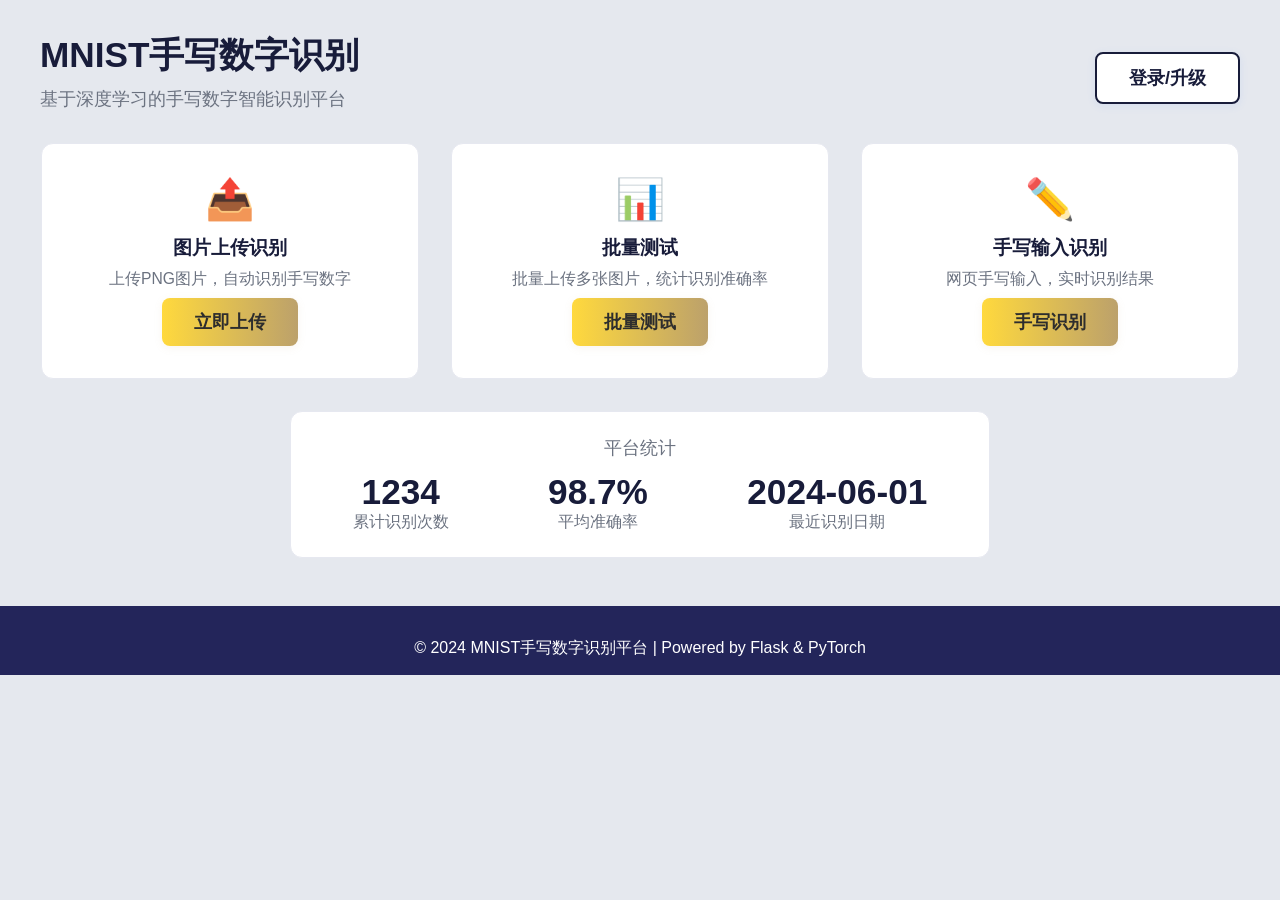
==== templates/index.html @ 2ce20468 "Prepare handwriting recognition app for deployment" ====
<!DOCTYPE html>
<html lang="zh-CN">
<head>
    <meta charset="UTF-8">
    <title>MNIST手写数字识别</title>
    <link rel="stylesheet" href="/static/style.css">
</head>
<body>
    <div class="header">
        <div>
            <div class="header-title">MNIST手写数字识别</div>
            <div class="header-sub">基于深度学习的手写数字智能识别平台</div>
        </div>
        <div>
            <button class="btn-outline">登录/升级</button>
        </div>
    </div>
    <div class="card-group">
        <div class="card-feature">
            <div class="icon">📤</div>
            <div style="font-size:1.2rem;font-weight:600;">图片上传识别</div>
            <div style="color:#6B7280;font-size:0.98rem;margin:8px 0 0 0;">上传PNG图片，自动识别手写数字</div>
            <a href="/upload" class="btn-main">立即上传</a>
        </div>
        <div class="card-feature">
            <div class="icon">📊</div>
            <div style="font-size:1.2rem;font-weight:600;">批量测试</div>
            <div style="color:#6B7280;font-size:0.98rem;margin:8px 0 0 0;">批量上传多张图片，统计识别准确率</div>
            <a href="/batch" class="btn-main">批量测试</a>
        </div>
        <div class="card-feature">
            <div class="icon">✏️</div>
            <div style="font-size:1.2rem;font-weight:600;">手写输入识别</div>
            <div style="color:#6B7280;font-size:0.98rem;margin:8px 0 0 0;">网页手写输入，实时识别结果</div>
            <a href="/draw" class="btn-main">手写识别</a>
        </div>
    </div>
    <div class="card" style="max-width:700px;text-align:center;">
        <div style="font-size:1.1rem;color:#6B7280;margin-bottom:12px;">平台统计</div>
        <div style="display:flex;justify-content:space-around;align-items:center;gap:24px;">
            <div>
                <div style="font-size:2.2rem;font-weight:700;">1234</div>
                <div style="color:#6B7280;">累计识别次数</div>
            </div>
            <div>
                <div style="font-size:2.2rem;font-weight:700;">98.7%</div>
                <div style="color:#6B7280;">平均准确率</div>
            </div>
            <div>
                <div style="font-size:2.2rem;font-weight:700;">2024-06-01</div>
                <div style="color:#6B7280;">最近识别日期</div>
            </div>
        </div>
    </div>
    <div class="footer">
        &copy; 2024 MNIST手写数字识别平台 | Powered by Flask &amp; PyTorch
    </div>
</body>
</html>
---- static/style.css ----
:root {
  --main-bg: rgb(229,232,238);
  --main-blue: #23255A;
  --main-blue-hover: #4F5DFF;
  --main-dark: #181C3A;
  --main-purple: #6C63FF;
  --main-gray: #6B7280;
  --card-bg: #fff;
  --footer-bg: #23255A;
  --border-radius: 12px;
  --border-color: #E6E8F0;
}
body {
  background: var(--main-bg);
  color: var(--main-dark);
  font-family: 'Inter', 'Segoe UI', Arial, sans-serif;
  margin: 0;
  padding: 0;
}
.header {
  width: 100%;
  max-width: 1200px;
  margin: 0 auto 32px auto;
  padding: 32px 0 0 0;
  display: flex;
  align-items: center;
  justify-content: space-between;
}
.header-title {
  font-size: 2.2rem;
  font-weight: 700;
  color: var(--main-dark);
  margin-bottom: 8px;
}
.header-sub {
  font-size: 1.1rem;
  color: var(--main-gray);
}
.card {
  background: var(--card-bg);
  border-radius: var(--border-radius);
  padding: 32px 24px;
  margin: 24px auto;
  max-width: 480px;
  border: 1.5px solid var(--border-color);
  box-sizing: border-box;
  box-shadow: none;
}
.card-group {
  display: flex;
  gap: 32px;
  justify-content: center;
  margin-bottom: 32px;
}
.card-feature {
  flex: 1;
  min-width: 220px;
  max-width: 340px;
  text-align: center;
  background: var(--card-bg);
  border-radius: var(--border-radius);
  border: 1.5px solid var(--border-color);
  padding: 32px 18px 24px 18px;
  box-shadow: none;
}
.card-feature .icon {
  font-size: 2.5rem;
  color: var(--main-blue);
  margin-bottom: 12px;
}
.btn-main {
  background: rgb(35,37,90);
  color: #fff;
  border-radius: 12px;
  border: none;
  padding: 12px 32px;
  font-weight: 600;
  font-size: 18px;
  transition: background 0.2s;
  margin-top: 18px;
  cursor: pointer;
  box-shadow: none;
}
.btn-main:hover {
  background: rgb(63,77,255); /* 可选：hover时略浅蓝 */
}
.btn-outline {
  background: #fff;
  color: var(--main-dark);
  border: 2px solid var(--main-dark);
  border-radius: 8px;
  padding: 12px 32px;
  font-weight: 600;
  font-size: 18px;
  transition: background 0.2s, color 0.2s;
  cursor: pointer;
}
.btn-outline:hover {
  background: var(--main-blue);
  color: #fff;
  border-color: var(--main-blue);
}
input[type="file"], input[type="text"] {
  border: 1.5px solid #E5E7EB;
  border-radius: 8px;
  padding: 10px 16px;
  font-size: 16px;
  background: #fff;
  margin-bottom: 16px;
}
input[type="file"] {
  padding: 8px 0;
}
.table {
  width: 100%;
  border-collapse: collapse;
  margin: 18px 0 0 0;
  background: #fff;
}
.table th, .table td {
  border-bottom: 1px solid #E5E7EB;
  padding: 12px 8px;
  text-align: center;
  font-size: 16px;
}
.table th {
  background: #F5F7FA;
  color: var(--main-dark);
  font-weight: 600;
}
.table tr:last-child td {
  border-bottom: none;
}
.progress-bar {
  width: 100%;
  height: 12px;
  background: #E5E7EB;
  border-radius: 8px;
  overflow: hidden;
  margin: 8px 0;
}
.progress-bar-inner {
  height: 100%;
  background: var(--main-blue);
  border-radius: 8px;
  transition: width 0.5s;
}
.footer {
  background: var(--footer-bg);
  color: #fff;
  padding: 32px 0 16px 0;
  text-align: center;
  font-size: 1rem;
  margin-top: 48px;
}
h1, h2, h3 {
  color: var(--main-dark);
  font-weight: 700;
}
p, .desc, .header-sub {
  color: var(--main-gray);
}
a {
  color: var(--main-blue);
  text-decoration: none;
}
a:hover {
  color: var(--main-purple);
}
@media (max-width: 900px) {
  .card-group { flex-direction: column; gap: 18px; }
  .header { flex-direction: column; align-items: flex-start; gap: 12px; }
}
@media (max-width: 600px) {
  .card, .card-feature { max-width: 98vw; }
  .header { padding: 18px 0 0 0; }
}

.app-layout {
    display: flex;
    min-height: 100vh;
}
/* 左侧导航栏 */
.sidebar {
    width: 80px;
    background: #2D2D2D;
    display: flex;
    flex-direction: column;
    align-items: center;
    padding: 32px 0 0 0;
    border-radius: 0 32px 32px 0;
    box-shadow: 2px 0 16px rgba(0,0,0,0.04);
    z-index: 10;
}
.nav-btn {
    width: 48px;
    height: 48px;
    margin: 18px 0;
    border-radius: 50%;
    background: #3A3A3A;
    display: flex;
    align-items: center;
    justify-content: center;
    color: #fff;
    font-size: 24px;
    transition: background 0.2s, box-shadow 0.2s, transform 0.2s;
    cursor: pointer;
    box-shadow: 0 2px 8px rgba(0,0,0,0.06);
}
.nav-btn.active, .nav-btn:hover {
    background: #FFD93D;
    color: #2D2D2D;
    box-shadow: 0 4px 20px rgba(255,217,61,0.18);
    transform: translateY(-2px) scale(1.06);
}

/* 主内容区 */
.main-content {
    flex: 1;
    padding: 32px 0 0 0;
    display: flex;
    flex-direction: column;
    align-items: center;
}
.content-wrapper {
    width: 100%;
    max-width: 1200px;
    padding: 24px 32px;
    box-sizing: border-box;
}

/* 卡片样式 */
.card {
    background: var(--card-bg);
    border-radius: var(--border-radius);
    padding: 24px;
    margin-bottom: 24px;
    transition: box-shadow 0.2s, transform 0.2s;
    box-shadow: none;
}
.card:hover {
    box-shadow: 0 8px 32px rgba(0,0,0,0.12);
    transform: translateY(-4px);
}
.card-dark {
    background: #3A3A3A;
    color: #fff;
}

/* 按钮 */
.btn-main, .btn {
    background: linear-gradient(90deg, #FFD93D, #BCA16B);
    color: #2D2D2D;
    border-radius: 8px;
    padding: 12px 32px;
    font-weight: 600;
    border: none;
    font-size: 18px;
    margin: 8px 0;
    box-shadow: 0 2px 8px rgba(188,161,107,0.10);
    transition: transform 0.1s, box-shadow 0.2s;
    cursor: pointer;
    display: inline-block;
    text-decoration: none;
}
.btn-main:active, .btn:active {
    transform: scale(0.98);
}
.btn-secondary {
    background: #fff;
    color: #3A3A3A;
    border: 1.5px solid #E0E0E0;
    border-radius: 8px;
    padding: 12px 32px;
    font-weight: 500;
    margin: 8px 0;
    transition: box-shadow 0.2s;
}

/* 进度条 */
.progress-bar {
    width: 100%;
    height: 14px;
    background: #E0E0E0;
    border-radius: 8px;
    overflow: hidden;
    margin: 8px 0;
}
.progress-bar-inner {
    height: 100%;
    background: linear-gradient(90deg, #FFD93D, #BCA16B);
    border-radius: 8px;
    transition: width 0.5s;
}

/* 环形进度条（SVG） */
.ring {
    width: 80px;
    height: 80px;
    display: inline-block;
    margin: 0 8px;
}
.ring-text {
    font-size: 20px;
    font-weight: 700;
    fill: #222;
    text-anchor: middle;
    dominant-baseline: middle;
}

/* 日历卡片 */
.calendar-card {
    background: #3A3A3A;
    color: #fff;
    border-radius: 16px;
    padding: 24px;
    box-shadow: 0 4px 20px rgba(0,0,0,0.10);
}
.calendar-day.current {
    background: #FFD93D;
    color: #2D2D2D;
    border-radius: 50%;
}
.calendar-day.used {
    background: #BCA16B;
    color: #fff;
    border-radius: 50%;
}

/* 其他辅助样式 */
.header-actions {
    display: flex;
    align-items: center;
    gap: 16px;
}
input[type="text"], input[type="search"] {
    border-radius: 8px;
    border: 1.5px solid #E0E0E0;
    padding: 8px 16px;
    font-size: 16px;
    background: #fff;
    margin-right: 8px;
}

/* 响应式 */
@media (max-width: 900px) {
    .content-wrapper { padding: 16px 4px; }
    .main-content { padding: 16px 0 0 0; }
}
@media (max-width: 600px) {
    .app-layout { flex-direction: column; }
    .sidebar { flex-direction: row; width: 100vw; height: 64px; border-radius: 0 0 24px 24px; }
    .nav-btn { margin: 0 12px; }
    .main-content { padding: 0; }
}

.container {
    max-width: 520px;
    margin: 48px auto 0 auto;
    background: #fff;
    border-radius: 20px;
    box-shadow: 0 8px 32px rgba(60, 80, 180, 0.10), 0 1.5px 4px rgba(60,80,180,0.06);
    padding: 40px 32px 32px 32px;
    text-align: center;
}
h1, h2 {
    color: #3a3a3a;
    font-weight: 600;
    letter-spacing: 1px;
    margin-bottom: 18px;
}
nav {
    margin: 28px 0 24px 0;
}
nav a {
    margin: 0 18px;
    color: #4f8cff;
    text-decoration: none;
    font-size: 20px;
    font-weight: 500;
    padding: 6px 18px;
    border-radius: 16px;
    transition: background 0.2s, color 0.2s;
}
nav a:hover {
    background: linear-gradient(90deg, #e0e7ff 0%, #c7d2fe 100%);
    color: #2b5fc7;
}
input[type="file"] {
    margin: 20px 0 16px 0;
    font-size: 16px;
    border-radius: 12px;
    border: 1px solid #e0e0e0;
    padding: 8px 12px;
    background: #f7faff;
}
button, .btn {
    background: linear-gradient(90deg, #4f8cff 0%, #6a82fb 100%);
    color: #fff;
    border: none;
    border-radius: 16px;
    padding: 10px 32px;
    font-size: 18px;
    font-weight: 500;
    cursor: pointer;
    margin-top: 12px;
    box-shadow: 0 2px 8px rgba(79,140,255,0.10);
    transition: background 0.2s, box-shadow 0.2s;
    display: inline-block;
    text-decoration: none;
}
button:hover, .btn:hover {
    background: linear-gradient(90deg, #6a82fb 0%, #4f8cff 100%);
    box-shadow: 0 4px 16px rgba(79,140,255,0.18);
}
table {
    width: 100%;
    border-collapse: collapse;
    margin: 28px 0 12px 0;
    background: #f7faff;
    border-radius: 16px;
    overflow: hidden;
    box-shadow: 0 2px 8px rgba(60,80,180,0.06);
}
table, th, td {
    border: none;
}
th, td {
    padding: 12px 8px;
    text-align: center;
    font-size: 16px;
}
th {
    background: #e0e7ff;
    color: #3a3a3a;
    font-weight: 600;
}
.flash {
    color: #d8000c;
    margin: 14px 0;
    list-style: none;
    padding: 0;
    font-size: 16px;
}
a {
    color: #4f8cff;
    text-decoration: none;
    transition: color 0.2s;
}
a:hover {
    color: #2b5fc7;
    text-decoration: underline;
}
#canvas {
    margin: 18px 0 12px 0;
    background: #f7faff;
    border-radius: 18px;
    box-shadow: 0 2px 8px rgba(60,80,180,0.08);
    border: 2px solid #e0e7ff;
}
.result {
    margin-top: 18px;
    font-size: 22px;
    color: #4f8cff;
    font-weight: 600;
}
.result-card {
    display: flex;
    align-items: center;
    justify-content: center;
    gap: 24px;
    margin: 24px 0 18px 0;
}
.result-img {
    width: 80px;
    height: 80px;
    object-fit: contain;
    border-radius: 12px;
    background: #f7faff;
    border: 1.5px solid #e0e7ff;
    box-shadow: 0 1px 4px rgba(60,80,180,0.08);
}
.result-info {
    text-align: left;
}
.result-actions {
    margin-top: 18px;
}
.thumb {
    width: 48px;
    height: 48px;
    object-fit: contain;
    border-radius: 8px;
    background: #f7faff;
    border: 1px solid #e0e7ff;
}
.acc-info {
    font-size: 18px;
    color: #4f8cff;
    font-weight: 600;
    margin-top: 10px;
}
.desc {
    color: #666;
    font-size: 16px;
    margin-bottom: 18px;
}
.feature-card, .guide-card, .example-card {
    background: #f7faff;
    border-radius: 14px;
    padding: 18px 16px;
    margin: 18px 0 0 0;
    box-shadow: 0 1px 4px rgba(60,80,180,0.06);
    text-align: left;
}
.feature-list {
    margin: 0 0 0 18px;
    padding: 0;
}
.example-img {
    width: 48px;
    height: 48px;
    object-fit: contain;
    margin: 0 8px 0 0;
    border-radius: 8px;
    border: 1px solid #e0e7ff;
    background: #fff;
}
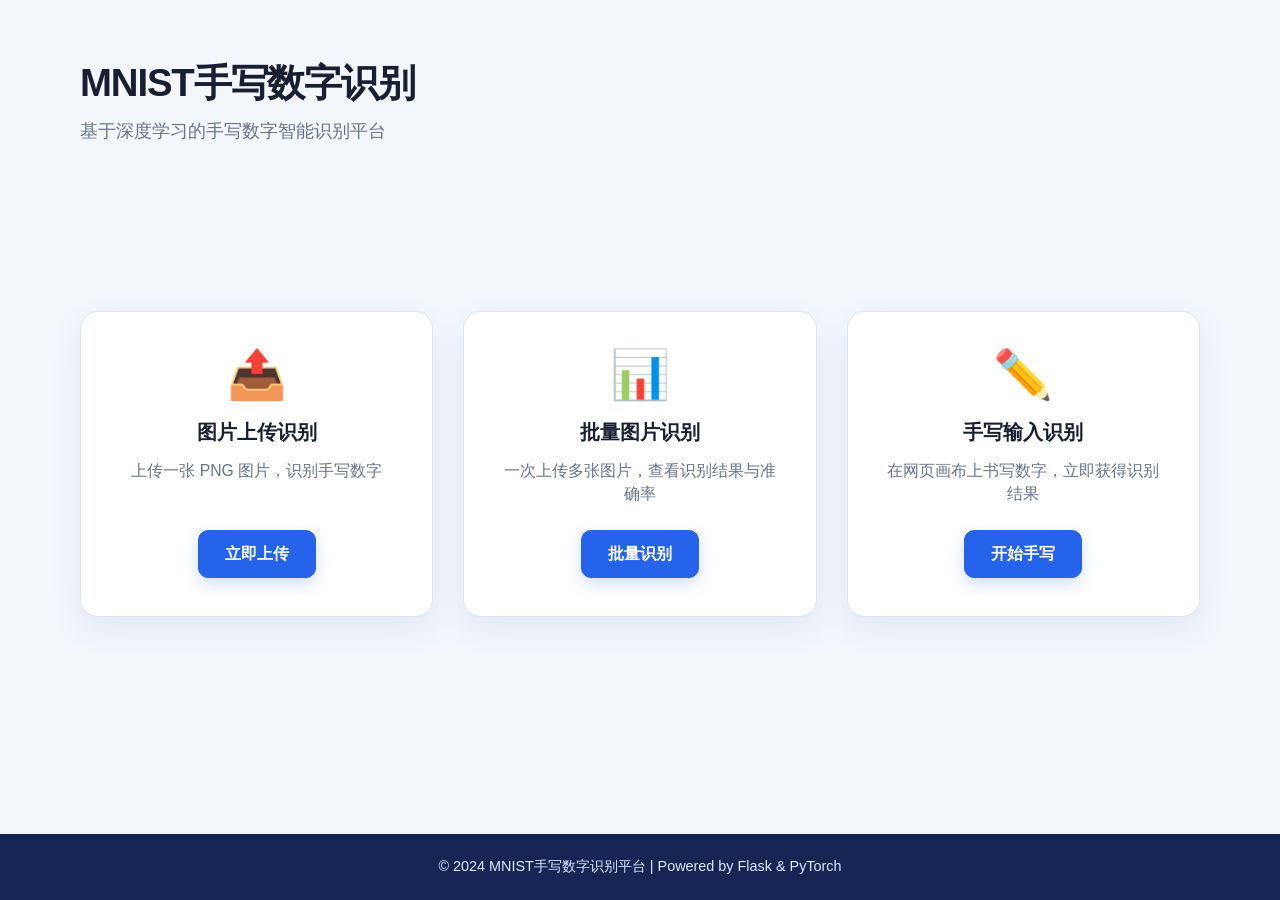
==== commit ef4adeec: "Improve responsive layout and button styling" ====
--- a/templates/index.html
+++ b/templates/index.html
@@ -2,58 +2,43 @@
 <html lang="zh-CN">
 <head>
     <meta charset="UTF-8">
+    <meta name="viewport" content="width=device-width, initial-scale=1">
     <title>MNIST手写数字识别</title>
     <link rel="stylesheet" href="/static/style.css">
 </head>
 <body>
-    <div class="header">
+    <header class="header">
         <div>
             <div class="header-title">MNIST手写数字识别</div>
             <div class="header-sub">基于深度学习的手写数字智能识别平台</div>
         </div>
-        <div>
-            <button class="btn-outline">登录/升级</button>
-        </div>
-    </div>
-    <div class="card-group">
-        <div class="card-feature">
-            <div class="icon">📤</div>
-            <div style="font-size:1.2rem;font-weight:600;">图片上传识别</div>
-            <div style="color:#6B7280;font-size:0.98rem;margin:8px 0 0 0;">上传PNG图片，自动识别手写数字</div>
-            <a href="/upload" class="btn-main">立即上传</a>
-        </div>
-        <div class="card-feature">
-            <div class="icon">📊</div>
-            <div style="font-size:1.2rem;font-weight:600;">批量测试</div>
-            <div style="color:#6B7280;font-size:0.98rem;margin:8px 0 0 0;">批量上传多张图片，统计识别准确率</div>
-            <a href="/batch" class="btn-main">批量测试</a>
-        </div>
-        <div class="card-feature">
-            <div class="icon">✏️</div>
-            <div style="font-size:1.2rem;font-weight:600;">手写输入识别</div>
-            <div style="color:#6B7280;font-size:0.98rem;margin:8px 0 0 0;">网页手写输入，实时识别结果</div>
-            <a href="/draw" class="btn-main">手写识别</a>
-        </div>
-    </div>
-    <div class="card" style="max-width:700px;text-align:center;">
-        <div style="font-size:1.1rem;color:#6B7280;margin-bottom:12px;">平台统计</div>
-        <div style="display:flex;justify-content:space-around;align-items:center;gap:24px;">
-            <div>
-                <div style="font-size:2.2rem;font-weight:700;">1234</div>
-                <div style="color:#6B7280;">累计识别次数</div>
-            </div>
-            <div>
-                <div style="font-size:2.2rem;font-weight:700;">98.7%</div>
-                <div style="color:#6B7280;">平均准确率</div>
-            </div>
-            <div>
-                <div style="font-size:2.2rem;font-weight:700;">2024-06-01</div>
-                <div style="color:#6B7280;">最近识别日期</div>
-            </div>
-        </div>
-    </div>
-    <div class="footer">
+    </header>
+
+    <main class="home-main">
+        <section class="card-group" aria-label="识别功能">
+            <article class="card-feature">
+                <div class="icon" aria-hidden="true">📤</div>
+                <h2>图片上传识别</h2>
+                <p>上传一张 PNG 图片，识别手写数字</p>
+                <a href="/upload" class="btn-main">立即上传</a>
+            </article>
+            <article class="card-feature">
+                <div class="icon" aria-hidden="true">📊</div>
+                <h2>批量图片识别</h2>
+                <p>一次上传多张图片，查看识别结果与准确率</p>
+                <a href="/batch" class="btn-main">批量识别</a>
+            </article>
+            <article class="card-feature">
+                <div class="icon" aria-hidden="true">✏️</div>
+                <h2>手写输入识别</h2>
+                <p>在网页画布上书写数字，立即获得识别结果</p>
+                <a href="/draw" class="btn-main">开始手写</a>
+            </article>
+        </section>
+    </main>
+
+    <footer class="footer">
         &copy; 2024 MNIST手写数字识别平台 | Powered by Flask &amp; PyTorch
-    </div>
+    </footer>
 </body>
-</html> +</html>
--- a/static/style.css
+++ b/static/style.css
@@ -1,528 +1,371 @@
 :root {
-  --main-bg: rgb(229,232,238);
-  --main-blue: #23255A;
-  --main-blue-hover: #4F5DFF;
-  --main-dark: #181C3A;
-  --main-purple: #6C63FF;
-  --main-gray: #6B7280;
-  --card-bg: #fff;
-  --footer-bg: #23255A;
-  --border-radius: 12px;
-  --border-color: #E6E8F0;
-}
+  --page-bg: #f3f6fb;
+  --surface: #ffffff;
+  --primary: #2563eb;
+  --primary-hover: #1d4ed8;
+  --primary-active: #1e40af;
+  --text: #172033;
+  --muted: #64748b;
+  --border: #dbe4f0;
+  --danger: #b91c1c;
+  --radius: 18px;
+  --shadow: 0 12px 32px rgba(30, 64, 175, 0.08);
+}
+
+* {
+  box-sizing: border-box;
+}
+
+html {
+  min-height: 100%;
+}
+
 body {
-  background: var(--main-bg);
-  color: var(--main-dark);
-  font-family: 'Inter', 'Segoe UI', Arial, sans-serif;
+  min-height: 100vh;
   margin: 0;
+  display: flex;
+  flex-direction: column;
+  background: var(--page-bg);
+  color: var(--text);
+  font-family: Inter, "Segoe UI", "Microsoft YaHei", Arial, sans-serif;
+  line-height: 1.5;
+}
+
+.header {
+  width: min(1120px, calc(100% - 40px));
+  margin: 0 auto;
+  padding: clamp(28px, 6vh, 72px) 0 24px;
+  display: flex;
+  align-items: center;
+  justify-content: space-between;
+  gap: 24px;
+}
+
+.header-title {
+  margin-bottom: 6px;
+  color: var(--text);
+  font-size: clamp(1.75rem, 3vw, 2.5rem);
+  font-weight: 750;
+  letter-spacing: -0.03em;
+}
+
+.header-sub {
+  color: var(--muted);
+  font-size: clamp(0.95rem, 1.5vw, 1.1rem);
+}
+
+.home-main {
+  width: min(1120px, calc(100% - 40px));
+  margin: 0 auto;
+  flex: 1;
+  display: flex;
+  align-items: center;
+  padding: 16px 0 clamp(48px, 10vh, 112px);
+}
+
+.card-group {
+  width: 100%;
+  display: grid;
+  grid-template-columns: repeat(3, minmax(0, 1fr));
+  gap: clamp(18px, 2.5vw, 30px);
+}
+
+.card-feature {
+  min-height: 300px;
+  padding: clamp(28px, 3vw, 42px) clamp(22px, 2.5vw, 34px);
+  display: flex;
+  flex-direction: column;
+  align-items: center;
+  text-align: center;
+  background: var(--surface);
+  border: 1px solid var(--border);
+  border-radius: var(--radius);
+  box-shadow: var(--shadow);
+  transition: transform 180ms ease, box-shadow 180ms ease, border-color 180ms ease;
+}
+
+.card-feature:hover {
+  transform: translateY(-4px);
+  border-color: #b8cdf7;
+  box-shadow: 0 18px 42px rgba(30, 64, 175, 0.13);
+}
+
+.card-feature .icon {
+  margin-bottom: 18px;
+  font-size: 3rem;
+  line-height: 1;
+}
+
+.card-feature h2 {
+  margin: 0;
+  color: var(--text);
+  font-size: 1.25rem;
+  font-weight: 700;
+}
+
+.card-feature p {
+  margin: 12px 0 24px;
+  color: var(--muted);
+  font-size: 0.98rem;
+}
+
+.card-feature .btn-main {
+  margin-top: auto;
+}
+
+.card {
+  width: min(100% - 40px, 620px);
+  margin: 20px auto;
+  padding: clamp(22px, 4vw, 34px);
+  background: var(--surface);
+  border: 1px solid var(--border);
+  border-radius: var(--radius);
+  box-shadow: var(--shadow);
+  overflow-x: auto;
+}
+
+.btn-main,
+.btn {
+  min-height: 46px;
+  padding: 11px 26px;
+  display: inline-flex;
+  align-items: center;
+  justify-content: center;
+  color: #fff;
+  background: var(--primary);
+  border: 1px solid var(--primary);
+  border-radius: 10px;
+  box-shadow: 0 6px 16px rgba(37, 99, 235, 0.22);
+  font: inherit;
+  font-weight: 650;
+  text-decoration: none;
+  cursor: pointer;
+  transition: background 160ms ease, border-color 160ms ease, transform 160ms ease, box-shadow 160ms ease;
+}
+
+.btn-main:hover,
+.btn:hover {
+  color: #fff;
+  background: var(--primary-hover);
+  border-color: var(--primary-hover);
+  box-shadow: 0 8px 20px rgba(37, 99, 235, 0.28);
+  text-decoration: none;
+  transform: translateY(-1px);
+}
+
+.btn-main:active,
+.btn:active {
+  background: var(--primary-active);
+  transform: translateY(0);
+}
+
+.btn-main:focus-visible,
+.btn:focus-visible,
+.btn-outline:focus-visible,
+input:focus-visible,
+a:focus-visible {
+  outline: 3px solid rgba(37, 99, 235, 0.3);
+  outline-offset: 3px;
+}
+
+.btn-outline {
+  min-height: 44px;
+  padding: 10px 22px;
+  color: var(--primary);
+  background: var(--surface);
+  border: 1px solid #9bb8f2;
+  border-radius: 10px;
+  font: inherit;
+  font-weight: 650;
+  text-decoration: none;
+  cursor: pointer;
+}
+
+.btn-outline:hover {
+  color: #fff;
+  background: var(--primary);
+  border-color: var(--primary);
+  text-decoration: none;
+}
+
+a {
+  color: var(--primary);
+  text-decoration: none;
+}
+
+a:hover {
+  color: var(--primary-hover);
+  text-decoration: underline;
+}
+
+input[type="file"],
+input[type="text"],
+input[type="search"] {
+  max-width: 100%;
+  padding: 10px 14px;
+  color: var(--text);
+  background: #fff;
+  border: 1px solid var(--border);
+  border-radius: 10px;
+  font: inherit;
+}
+
+.table,
+table {
+  width: 100%;
+  min-width: 600px;
+  margin-top: 18px;
+  border-collapse: collapse;
+  background: #fff;
+}
+
+.table th,
+.table td,
+th,
+td {
+  padding: 13px 10px;
+  text-align: center;
+  border-bottom: 1px solid var(--border);
+}
+
+.table th,
+th {
+  color: var(--text);
+  background: #eef4ff;
+  font-weight: 700;
+}
+
+.flash {
+  margin: 16px 0 0;
   padding: 0;
-}
-.header {
+  color: var(--danger);
+  list-style: none;
+}
+
+.result-card {
+  display: flex;
+  align-items: center;
+  justify-content: center;
+  gap: 24px;
+  margin: 24px 0 18px;
+}
+
+.result-img {
+  width: 88px;
+  height: 88px;
+  object-fit: contain;
+  background: #f8fafc;
+  border: 1px solid var(--border);
+  border-radius: 12px;
+}
+
+.result-info {
+  text-align: left;
+}
+
+.result,
+.acc-info {
+  margin-top: 16px;
+  color: var(--primary);
+  font-weight: 700;
+}
+
+.result-actions {
+  margin-top: 18px;
+}
+
+#canvas {
+  display: block;
+  width: min(320px, calc(100vw - 88px));
+  height: auto;
+  aspect-ratio: 1;
+  max-width: 100%;
+  margin: 16px auto;
+  border: 2px solid var(--primary) !important;
+  border-radius: 14px;
+  touch-action: none;
+}
+
+.footer {
   width: 100%;
-  max-width: 1200px;
-  margin: 0 auto 32px auto;
-  padding: 32px 0 0 0;
-  display: flex;
-  align-items: center;
-  justify-content: space-between;
-}
-.header-title {
-  font-size: 2.2rem;
-  font-weight: 700;
-  color: var(--main-dark);
-  margin-bottom: 8px;
-}
-.header-sub {
-  font-size: 1.1rem;
-  color: var(--main-gray);
-}
-.card {
-  background: var(--card-bg);
-  border-radius: var(--border-radius);
-  padding: 32px 24px;
-  margin: 24px auto;
-  max-width: 480px;
-  border: 1.5px solid var(--border-color);
-  box-sizing: border-box;
-  box-shadow: none;
-}
-.card-group {
-  display: flex;
-  gap: 32px;
-  justify-content: center;
-  margin-bottom: 32px;
-}
-.card-feature {
-  flex: 1;
-  min-width: 220px;
-  max-width: 340px;
+  margin-top: auto;
+  padding: 22px 20px;
+  color: #dbeafe;
+  background: #172554;
   text-align: center;
-  background: var(--card-bg);
-  border-radius: var(--border-radius);
-  border: 1.5px solid var(--border-color);
-  padding: 32px 18px 24px 18px;
-  box-shadow: none;
-}
-.card-feature .icon {
-  font-size: 2.5rem;
-  color: var(--main-blue);
-  margin-bottom: 12px;
-}
-.btn-main {
-  background: rgb(35,37,90);
-  color: #fff;
-  border-radius: 12px;
-  border: none;
-  padding: 12px 32px;
-  font-weight: 600;
-  font-size: 18px;
-  transition: background 0.2s;
-  margin-top: 18px;
-  cursor: pointer;
-  box-shadow: none;
-}
-.btn-main:hover {
-  background: rgb(63,77,255); /* 可选：hover时略浅蓝 */
-}
-.btn-outline {
-  background: #fff;
-  color: var(--main-dark);
-  border: 2px solid var(--main-dark);
-  border-radius: 8px;
-  padding: 12px 32px;
-  font-weight: 600;
-  font-size: 18px;
-  transition: background 0.2s, color 0.2s;
-  cursor: pointer;
-}
-.btn-outline:hover {
-  background: var(--main-blue);
-  color: #fff;
-  border-color: var(--main-blue);
-}
-input[type="file"], input[type="text"] {
-  border: 1.5px solid #E5E7EB;
-  border-radius: 8px;
-  padding: 10px 16px;
-  font-size: 16px;
-  background: #fff;
-  margin-bottom: 16px;
-}
-input[type="file"] {
-  padding: 8px 0;
-}
-.table {
-  width: 100%;
-  border-collapse: collapse;
-  margin: 18px 0 0 0;
-  background: #fff;
-}
-.table th, .table td {
-  border-bottom: 1px solid #E5E7EB;
-  padding: 12px 8px;
-  text-align: center;
-  font-size: 16px;
-}
-.table th {
-  background: #F5F7FA;
-  color: var(--main-dark);
-  font-weight: 600;
-}
-.table tr:last-child td {
-  border-bottom: none;
-}
-.progress-bar {
-  width: 100%;
-  height: 12px;
-  background: #E5E7EB;
-  border-radius: 8px;
-  overflow: hidden;
-  margin: 8px 0;
-}
-.progress-bar-inner {
-  height: 100%;
-  background: var(--main-blue);
-  border-radius: 8px;
-  transition: width 0.5s;
-}
-.footer {
-  background: var(--footer-bg);
-  color: #fff;
-  padding: 32px 0 16px 0;
-  text-align: center;
-  font-size: 1rem;
-  margin-top: 48px;
-}
-h1, h2, h3 {
-  color: var(--main-dark);
-  font-weight: 700;
-}
-p, .desc, .header-sub {
-  color: var(--main-gray);
-}
-a {
-  color: var(--main-blue);
-  text-decoration: none;
-}
-a:hover {
-  color: var(--main-purple);
-}
-@media (max-width: 900px) {
-  .card-group { flex-direction: column; gap: 18px; }
-  .header { flex-direction: column; align-items: flex-start; gap: 12px; }
-}
-@media (max-width: 600px) {
-  .card, .card-feature { max-width: 98vw; }
-  .header { padding: 18px 0 0 0; }
-}
-
-.app-layout {
-    display: flex;
-    min-height: 100vh;
-}
-/* 左侧导航栏 */
-.sidebar {
-    width: 80px;
-    background: #2D2D2D;
-    display: flex;
+  font-size: 0.9rem;
+}
+
+h1,
+h2,
+h3 {
+  color: var(--text);
+}
+
+p,
+.desc {
+  color: var(--muted);
+}
+
+@media (max-width: 860px) {
+  .header {
+    padding-top: 30px;
+  }
+
+  .home-main {
+    align-items: flex-start;
+    padding-top: 8px;
+  }
+
+  .card-group {
+    grid-template-columns: 1fr;
+    max-width: 620px;
+    margin: 0 auto;
+  }
+
+  .card-feature {
+    min-height: 230px;
+  }
+}
+
+@media (max-width: 560px) {
+  .header,
+  .home-main {
+    width: min(100% - 28px, 1120px);
+  }
+
+  .header {
+    padding-bottom: 18px;
+  }
+
+  .card {
+    width: calc(100% - 28px);
+    padding: 20px 16px;
+  }
+
+  .card-feature {
+    min-height: 215px;
+    padding: 26px 20px;
+  }
+
+  .result-card {
     flex-direction: column;
-    align-items: center;
-    padding: 32px 0 0 0;
-    border-radius: 0 32px 32px 0;
-    box-shadow: 2px 0 16px rgba(0,0,0,0.04);
-    z-index: 10;
-}
-.nav-btn {
-    width: 48px;
-    height: 48px;
-    margin: 18px 0;
-    border-radius: 50%;
-    background: #3A3A3A;
-    display: flex;
-    align-items: center;
-    justify-content: center;
-    color: #fff;
-    font-size: 24px;
-    transition: background 0.2s, box-shadow 0.2s, transform 0.2s;
-    cursor: pointer;
-    box-shadow: 0 2px 8px rgba(0,0,0,0.06);
-}
-.nav-btn.active, .nav-btn:hover {
-    background: #FFD93D;
-    color: #2D2D2D;
-    box-shadow: 0 4px 20px rgba(255,217,61,0.18);
-    transform: translateY(-2px) scale(1.06);
-}
-
-/* 主内容区 */
-.main-content {
-    flex: 1;
-    padding: 32px 0 0 0;
-    display: flex;
-    flex-direction: column;
-    align-items: center;
-}
-.content-wrapper {
-    width: 100%;
-    max-width: 1200px;
-    padding: 24px 32px;
-    box-sizing: border-box;
-}
-
-/* 卡片样式 */
-.card {
-    background: var(--card-bg);
-    border-radius: var(--border-radius);
-    padding: 24px;
-    margin-bottom: 24px;
-    transition: box-shadow 0.2s, transform 0.2s;
-    box-shadow: none;
-}
-.card:hover {
-    box-shadow: 0 8px 32px rgba(0,0,0,0.12);
-    transform: translateY(-4px);
-}
-.card-dark {
-    background: #3A3A3A;
-    color: #fff;
-}
-
-/* 按钮 */
-.btn-main, .btn {
-    background: linear-gradient(90deg, #FFD93D, #BCA16B);
-    color: #2D2D2D;
-    border-radius: 8px;
-    padding: 12px 32px;
-    font-weight: 600;
-    border: none;
-    font-size: 18px;
-    margin: 8px 0;
-    box-shadow: 0 2px 8px rgba(188,161,107,0.10);
-    transition: transform 0.1s, box-shadow 0.2s;
-    cursor: pointer;
-    display: inline-block;
-    text-decoration: none;
-}
-.btn-main:active, .btn:active {
-    transform: scale(0.98);
-}
-.btn-secondary {
-    background: #fff;
-    color: #3A3A3A;
-    border: 1.5px solid #E0E0E0;
-    border-radius: 8px;
-    padding: 12px 32px;
-    font-weight: 500;
-    margin: 8px 0;
-    transition: box-shadow 0.2s;
-}
-
-/* 进度条 */
-.progress-bar {
-    width: 100%;
-    height: 14px;
-    background: #E0E0E0;
-    border-radius: 8px;
-    overflow: hidden;
-    margin: 8px 0;
-}
-.progress-bar-inner {
-    height: 100%;
-    background: linear-gradient(90deg, #FFD93D, #BCA16B);
-    border-radius: 8px;
-    transition: width 0.5s;
-}
-
-/* 环形进度条（SVG） */
-.ring {
-    width: 80px;
-    height: 80px;
-    display: inline-block;
-    margin: 0 8px;
-}
-.ring-text {
-    font-size: 20px;
-    font-weight: 700;
-    fill: #222;
-    text-anchor: middle;
-    dominant-baseline: middle;
-}
-
-/* 日历卡片 */
-.calendar-card {
-    background: #3A3A3A;
-    color: #fff;
-    border-radius: 16px;
-    padding: 24px;
-    box-shadow: 0 4px 20px rgba(0,0,0,0.10);
-}
-.calendar-day.current {
-    background: #FFD93D;
-    color: #2D2D2D;
-    border-radius: 50%;
-}
-.calendar-day.used {
-    background: #BCA16B;
-    color: #fff;
-    border-radius: 50%;
-}
-
-/* 其他辅助样式 */
-.header-actions {
-    display: flex;
-    align-items: center;
-    gap: 16px;
-}
-input[type="text"], input[type="search"] {
-    border-radius: 8px;
-    border: 1.5px solid #E0E0E0;
-    padding: 8px 16px;
-    font-size: 16px;
-    background: #fff;
-    margin-right: 8px;
-}
-
-/* 响应式 */
-@media (max-width: 900px) {
-    .content-wrapper { padding: 16px 4px; }
-    .main-content { padding: 16px 0 0 0; }
-}
-@media (max-width: 600px) {
-    .app-layout { flex-direction: column; }
-    .sidebar { flex-direction: row; width: 100vw; height: 64px; border-radius: 0 0 24px 24px; }
-    .nav-btn { margin: 0 12px; }
-    .main-content { padding: 0; }
-}
-
-.container {
-    max-width: 520px;
-    margin: 48px auto 0 auto;
-    background: #fff;
-    border-radius: 20px;
-    box-shadow: 0 8px 32px rgba(60, 80, 180, 0.10), 0 1.5px 4px rgba(60,80,180,0.06);
-    padding: 40px 32px 32px 32px;
+  }
+
+  .result-info {
     text-align: center;
-}
-h1, h2 {
-    color: #3a3a3a;
-    font-weight: 600;
-    letter-spacing: 1px;
-    margin-bottom: 18px;
-}
-nav {
-    margin: 28px 0 24px 0;
-}
-nav a {
-    margin: 0 18px;
-    color: #4f8cff;
-    text-decoration: none;
-    font-size: 20px;
-    font-weight: 500;
-    padding: 6px 18px;
-    border-radius: 16px;
-    transition: background 0.2s, color 0.2s;
-}
-nav a:hover {
-    background: linear-gradient(90deg, #e0e7ff 0%, #c7d2fe 100%);
-    color: #2b5fc7;
-}
-input[type="file"] {
-    margin: 20px 0 16px 0;
-    font-size: 16px;
-    border-radius: 12px;
-    border: 1px solid #e0e0e0;
-    padding: 8px 12px;
-    background: #f7faff;
-}
-button, .btn {
-    background: linear-gradient(90deg, #4f8cff 0%, #6a82fb 100%);
-    color: #fff;
-    border: none;
-    border-radius: 16px;
-    padding: 10px 32px;
-    font-size: 18px;
-    font-weight: 500;
-    cursor: pointer;
-    margin-top: 12px;
-    box-shadow: 0 2px 8px rgba(79,140,255,0.10);
-    transition: background 0.2s, box-shadow 0.2s;
-    display: inline-block;
-    text-decoration: none;
-}
-button:hover, .btn:hover {
-    background: linear-gradient(90deg, #6a82fb 0%, #4f8cff 100%);
-    box-shadow: 0 4px 16px rgba(79,140,255,0.18);
-}
-table {
-    width: 100%;
-    border-collapse: collapse;
-    margin: 28px 0 12px 0;
-    background: #f7faff;
-    border-radius: 16px;
-    overflow: hidden;
-    box-shadow: 0 2px 8px rgba(60,80,180,0.06);
-}
-table, th, td {
-    border: none;
-}
-th, td {
-    padding: 12px 8px;
-    text-align: center;
-    font-size: 16px;
-}
-th {
-    background: #e0e7ff;
-    color: #3a3a3a;
-    font-weight: 600;
-}
-.flash {
-    color: #d8000c;
-    margin: 14px 0;
-    list-style: none;
-    padding: 0;
-    font-size: 16px;
-}
-a {
-    color: #4f8cff;
-    text-decoration: none;
-    transition: color 0.2s;
-}
-a:hover {
-    color: #2b5fc7;
-    text-decoration: underline;
-}
-#canvas {
-    margin: 18px 0 12px 0;
-    background: #f7faff;
-    border-radius: 18px;
-    box-shadow: 0 2px 8px rgba(60,80,180,0.08);
-    border: 2px solid #e0e7ff;
-}
-.result {
-    margin-top: 18px;
-    font-size: 22px;
-    color: #4f8cff;
-    font-weight: 600;
-}
-.result-card {
-    display: flex;
-    align-items: center;
-    justify-content: center;
-    gap: 24px;
-    margin: 24px 0 18px 0;
-}
-.result-img {
-    width: 80px;
-    height: 80px;
-    object-fit: contain;
-    border-radius: 12px;
-    background: #f7faff;
-    border: 1.5px solid #e0e7ff;
-    box-shadow: 0 1px 4px rgba(60,80,180,0.08);
-}
-.result-info {
-    text-align: left;
-}
-.result-actions {
-    margin-top: 18px;
-}
-.thumb {
-    width: 48px;
-    height: 48px;
-    object-fit: contain;
-    border-radius: 8px;
-    background: #f7faff;
-    border: 1px solid #e0e7ff;
-}
-.acc-info {
-    font-size: 18px;
-    color: #4f8cff;
-    font-weight: 600;
-    margin-top: 10px;
-}
-.desc {
-    color: #666;
-    font-size: 16px;
-    margin-bottom: 18px;
-}
-.feature-card, .guide-card, .example-card {
-    background: #f7faff;
-    border-radius: 14px;
-    padding: 18px 16px;
-    margin: 18px 0 0 0;
-    box-shadow: 0 1px 4px rgba(60,80,180,0.06);
-    text-align: left;
-}
-.feature-list {
-    margin: 0 0 0 18px;
-    padding: 0;
-}
-.example-img {
-    width: 48px;
-    height: 48px;
-    object-fit: contain;
-    margin: 0 8px 0 0;
-    border-radius: 8px;
-    border: 1px solid #e0e7ff;
-    background: #fff;
-} +  }
+
+  .footer {
+    padding: 18px 14px;
+  }
+}
+
+@media (prefers-reduced-motion: reduce) {
+  *,
+  *::before,
+  *::after {
+    scroll-behavior: auto !important;
+    transition: none !important;
+  }
+}
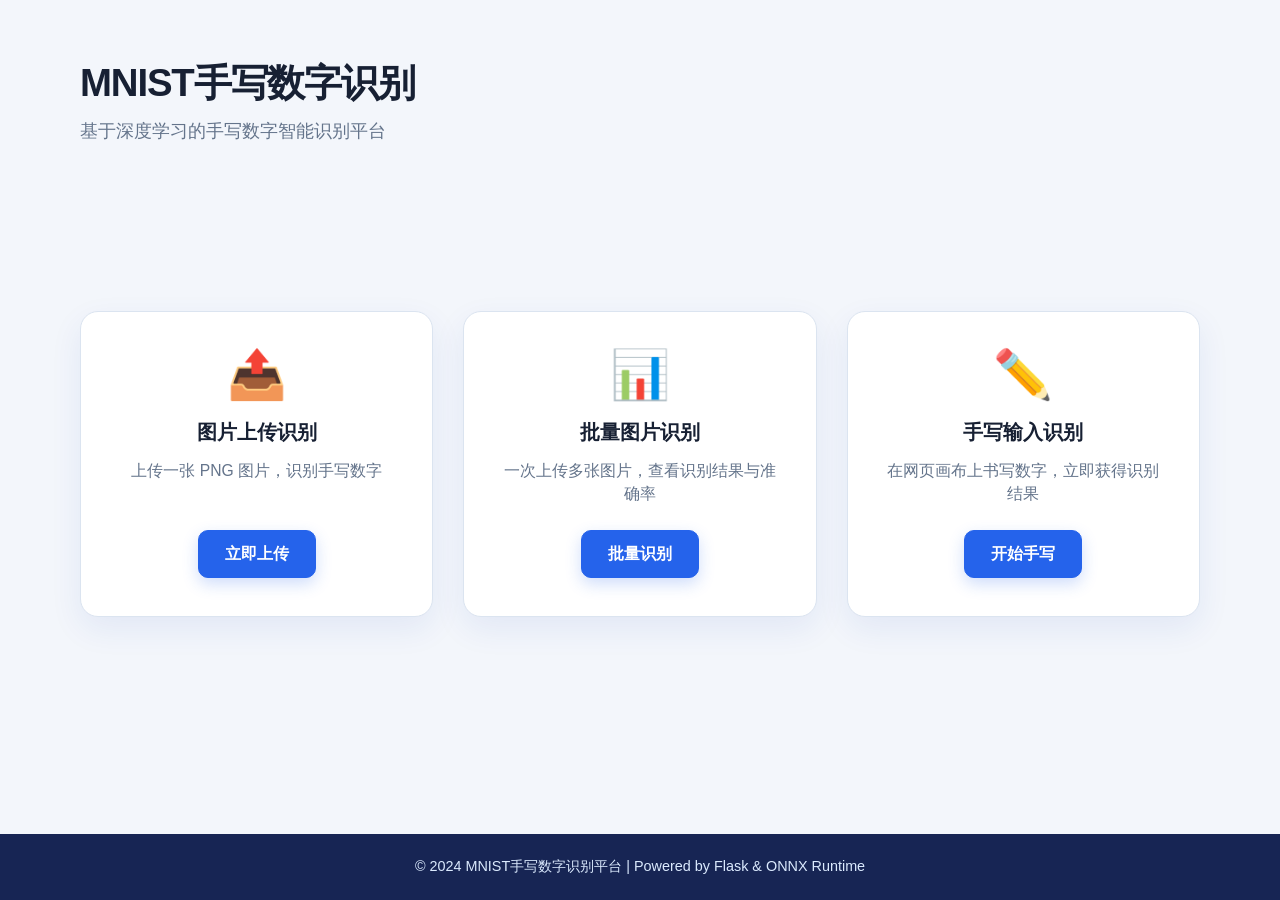
==== commit b9abe2b2: "Reduce deployment memory with ONNX Runtime" ====
--- a/templates/index.html
+++ b/templates/index.html
@@ -38,7 +38,7 @@
     </main>
 
     <footer class="footer">
-        &copy; 2024 MNIST手写数字识别平台 | Powered by Flask &amp; PyTorch
+        &copy; 2024 MNIST手写数字识别平台 | Powered by Flask &amp; ONNX Runtime
     </footer>
 </body>
 </html>
